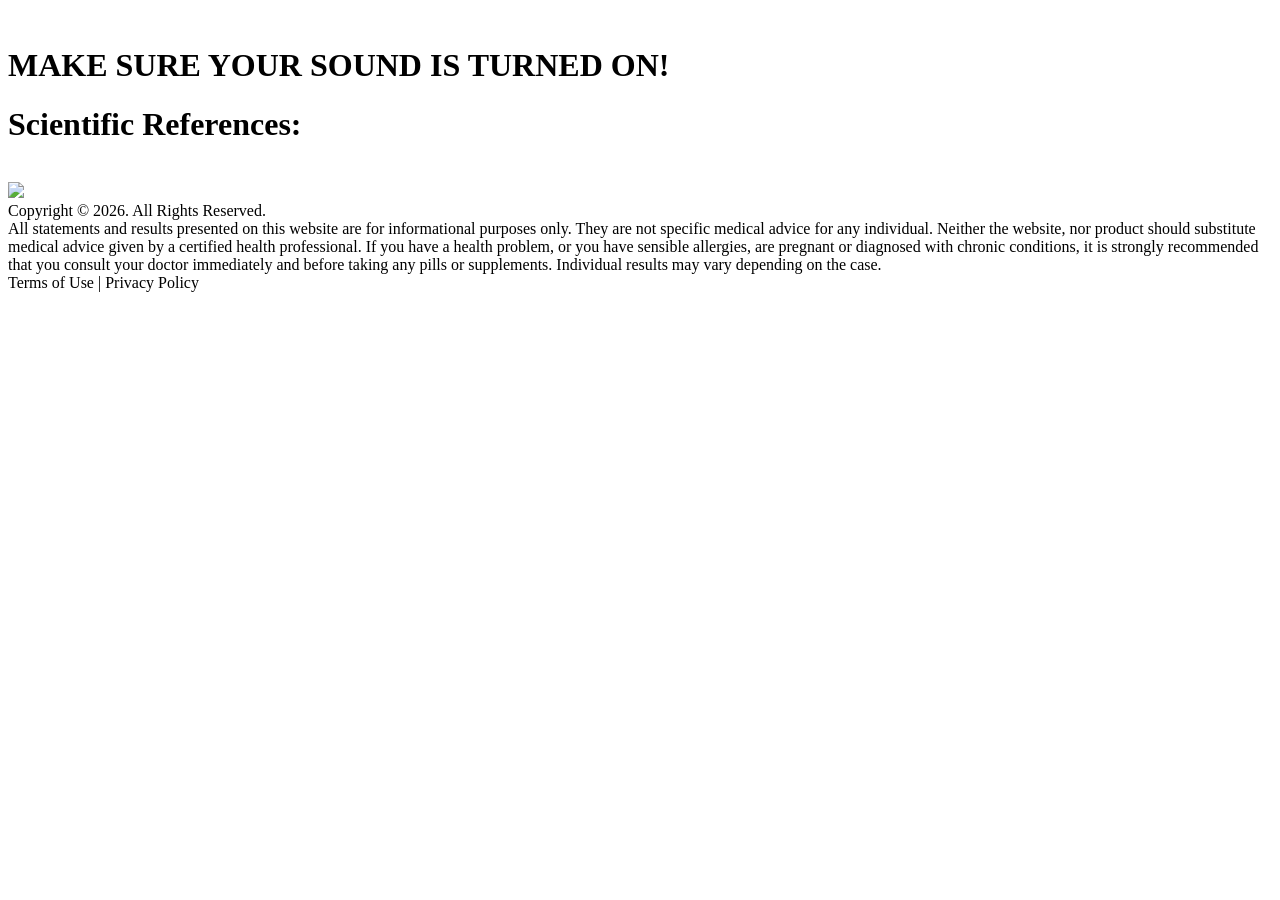
==== white/index.html @ c3dccc46 "Add files via upload" ====
<!DOCTYPE html>
<html data-wf-page="626be9762022d9019ed074d6" data-wf-site="626be9762022d948acd074d4">
<head>
  <meta charset="utf-8">
  <title>Asian bariatric jelly</title>
  <meta content="width=device-width, initial-scale=1" name="viewport">
  <meta content="Webflow" name="generator">
  <link href="css/normalize.css" rel="stylesheet" type="text/css">
  <link href="css/webflow.css" rel="stylesheet" type="text/css">
  <link href="css/pcv-new-vsl.webflow.css?v=1" rel="stylesheet" type="text/css">
  <script src="https://ajax.googleapis.com/ajax/libs/webfont/1.6.26/webfont.js" type="text/javascript"></script>
  <script type="text/javascript">WebFont.load({  google: {    families: ["Exo:100,100italic,200,200italic,300,300italic,400,400italic,500,500italic,600,600italic,700,700italic,800,800italic,900,900italic","Lato:100,100italic,300,300italic,400,400italic,700,700italic,900,900italic"]  }});</script>
  <!-- [if lt IE 9]><script src="https://cdnjs.cloudflare.com/ajax/libs/html5shiv/3.7.3/html5shiv.min.js" type="text/javascript"></script><![endif] -->
  <script type="text/javascript">!function(o,c){var n=c.documentElement,t=" w-mod-";n.className+=t+"js",("ontouchstart"in o||o.DocumentTouch&&c instanceof DocumentTouch)&&(n.className+=t+"touch")}(window,document);</script>

<!-- INICIO - PRELOAD/OTIMIZAÇÃO VTURB V4 -->
<script>!function(i,n){i._plt=i._plt||(n&&n.timeOrigin?n.timeOrigin+n.now():Date.now())}(window,performance);</script>
<link rel="preload" href="https://scripts.converteai.net/fcb32364-a211-41ee-864d-55dbf6fcd6f5/players/69d713ad397625cd1e9ad0a8/v4/player.js" as="script">
<link rel="preload" href="https://scripts.converteai.net/lib/js/smartplayer-wc/v4/smartplayer.js" as="script">
<link rel="preload" href="https://cdn.converteai.net/fcb32364-a211-41ee-864d-55dbf6fcd6f5/69d713890f842f60129acd4d/main.m3u8" as="fetch">
<link rel="dns-prefetch" href="https://cdn.converteai.net">
<link rel="dns-prefetch" href="https://scripts.converteai.net">
<link rel="dns-prefetch" href="https://images.converteai.net">
<link rel="dns-prefetch" href="https://api.vturb.com.br">
<!-- FIM - PRELOAD/OTIMIZAÇÃO VTURB V4 -->
  
  <!-- PIXEL AQUI !-->

  <!-- Meta Pixel Code -->

<!-- End Meta Pixel Code -->

  <!-- PIXEL AQUI !-->
  
</head>
<body>

  <div class="section wf-section">
  <div class="container w-container">
    <div class="w-embed w-script">
      <!-- INICIO - EMBED PLAYER VTURB V4 -->
     <vturb-smartplayer id="vid-69d713ad397625cd1e9ad0a8" style="display: block; margin: 0 auto; width: 100%; max-width: 400px;"></vturb-smartplayer> <script type="text/javascript"> var s=document.createElement("script"); s.src="https://scripts.converteai.net/fcb32364-a211-41ee-864d-55dbf6fcd6f5/players/69d713ad397625cd1e9ad0a8/v4/player.js", s.async=!0,document.head.appendChild(s); </script>
      <!-- FIM - EMBED PLAYER VTURB V4 -->
    </div>
      <div class="div-block"><img src="images/audio.svg" loading="lazy" alt="" class="image">
        <h1 class="legend">MAKE SURE YOUR SOUND IS TURNED ON!</h1>
      </div>
    </div>
  </div>
  <div class="wf-section">
    <div class="container-6 w-container">
      <h1 class="title">Scientific References:</h1>
      <br>
      <div class="div-block-2"><img src="https://i.postimg.cc/nLBv5jkv/Captura-de-Tela-2024-04-22-a-s-20-59-25.png"></div>
    </div>
  </div>
  <div class="footer blue wf-section">
    <div class="container-4 footer">
      <div class="text-block-7">Copyright © 2026. All Rights Reserved.<br></div>
      <div class="text-block-7">All statements and results presented on this website are for informational purposes only. They are not specific medical advice for any individual. Neither the website, nor product should substitute medical advice given by a certified health professional. If you have a health problem, or you have sensible allergies, are pregnant or diagnosed with chronic conditions, it is strongly recommended that you consult your doctor immediately and before taking any pills or supplements. Individual results may vary depending on the case.<br></div>
      <div class="text-block-7">Terms of Use | Privacy Policy</div>
    </div>
  </div>
  <script src="https://d3e54v103j8qbb.cloudfront.net/js/jquery-3.5.1.min.dc5e7f18c8.js?site=626be9762022d948acd074d4" type="text/javascript" integrity="sha256-9/aliU8dGd2tb6OSsuzixeV4y/faTqgFtohetphbbj0=" crossorigin="anonymous"></script>
  <script src="js/webflow.js" type="text/javascript"></script>
  <script src="npm/popper_js_1.16.0/dist/umd/popper.min.js"></script>
  <script src="bootstrap/4.4.1/js/bootstrap.min.js"></script>
  <script src="ajax/libs/smoothscroll/1.4.4/SmoothScroll.min.js"></script>
  <!-- [if lte IE 9]><script src="https://cdnjs.cloudflare.com/ajax/libs/placeholders/3.0.2/placeholders.min.js"></script><![endif] -->
</body>
</html>
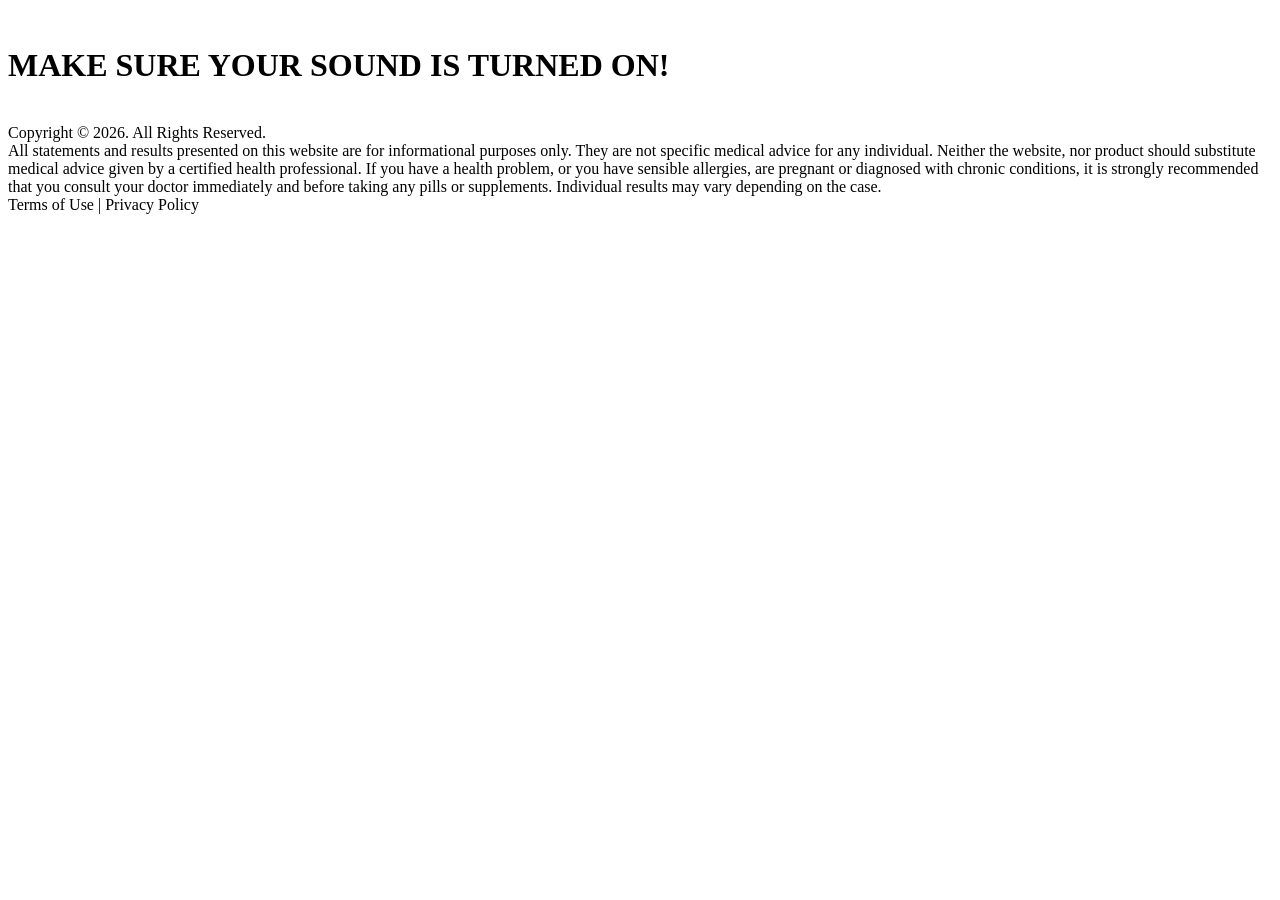
==== commit 3e2fecc7: "Create index.html" ====
--- a/white/index.html
+++ b/white/index.html
@@ -2,7 +2,7 @@
 <html data-wf-page="626be9762022d9019ed074d6" data-wf-site="626be9762022d948acd074d4">
 <head>
   <meta charset="utf-8">
-  <title>Asian bariatric jelly</title>
+  <title>Health</title>
   <meta content="width=device-width, initial-scale=1" name="viewport">
   <meta content="Webflow" name="generator">
   <link href="css/normalize.css" rel="stylesheet" type="text/css">
@@ -15,13 +15,13 @@
 
 <!-- INICIO - PRELOAD/OTIMIZAÇÃO VTURB V4 -->
 <script>!function(i,n){i._plt=i._plt||(n&&n.timeOrigin?n.timeOrigin+n.now():Date.now())}(window,performance);</script>
-<link rel="preload" href="https://scripts.converteai.net/fcb32364-a211-41ee-864d-55dbf6fcd6f5/players/69d713ad397625cd1e9ad0a8/v4/player.js" as="script">
+<link rel="preload" href="https://scripts.converteai.net/fcb32364-a211-41ee-864d-55dbf6fcd6f5/players/69f8e450be21ee385339ea59/v4/player.js" as="script">
 <link rel="preload" href="https://scripts.converteai.net/lib/js/smartplayer-wc/v4/smartplayer.js" as="script">
-<link rel="preload" href="https://cdn.converteai.net/fcb32364-a211-41ee-864d-55dbf6fcd6f5/69d713890f842f60129acd4d/main.m3u8" as="fetch">
+<link rel="preload" href="https://cdn.converteai.net/fcb32364-a211-41ee-864d-55dbf6fcd6f5/69f8e40b8d96fe911ffb8714/main.m3u8" as="fetch">
 <link rel="dns-prefetch" href="https://cdn.converteai.net">
 <link rel="dns-prefetch" href="https://scripts.converteai.net">
 <link rel="dns-prefetch" href="https://images.converteai.net">
-<link rel="dns-prefetch" href="https://api.vturb.com.br">
+<link rel="dns-prefetch" href="https://license.vturb.com">
 <!-- FIM - PRELOAD/OTIMIZAÇÃO VTURB V4 -->
   
   <!-- PIXEL AQUI !-->
@@ -39,7 +39,7 @@
   <div class="container w-container">
     <div class="w-embed w-script">
       <!-- INICIO - EMBED PLAYER VTURB V4 -->
-     <vturb-smartplayer id="vid-69d713ad397625cd1e9ad0a8" style="display: block; margin: 0 auto; width: 100%; max-width: 400px;"></vturb-smartplayer> <script type="text/javascript"> var s=document.createElement("script"); s.src="https://scripts.converteai.net/fcb32364-a211-41ee-864d-55dbf6fcd6f5/players/69d713ad397625cd1e9ad0a8/v4/player.js", s.async=!0,document.head.appendChild(s); </script>
+     <vturb-smartplayer id="vid-69f8e450be21ee385339ea59" style="display: block; margin: 0 auto; width: 100%; max-width: 400px;"></vturb-smartplayer> <script type="text/javascript"> var s=document.createElement("script"); s.src="https://scripts.converteai.net/fcb32364-a211-41ee-864d-55dbf6fcd6f5/players/69f8e450be21ee385339ea59/v4/player.js", s.async=!0,document.head.appendChild(s); </script>
       <!-- FIM - EMBED PLAYER VTURB V4 -->
     </div>
       <div class="div-block"><img src="images/audio.svg" loading="lazy" alt="" class="image">
@@ -49,9 +49,9 @@
   </div>
   <div class="wf-section">
     <div class="container-6 w-container">
-      <h1 class="title">Scientific References:</h1>
+      
       <br>
-      <div class="div-block-2"><img src="https://i.postimg.cc/nLBv5jkv/Captura-de-Tela-2024-04-22-a-s-20-59-25.png"></div>
+     
     </div>
   </div>
   <div class="footer blue wf-section">
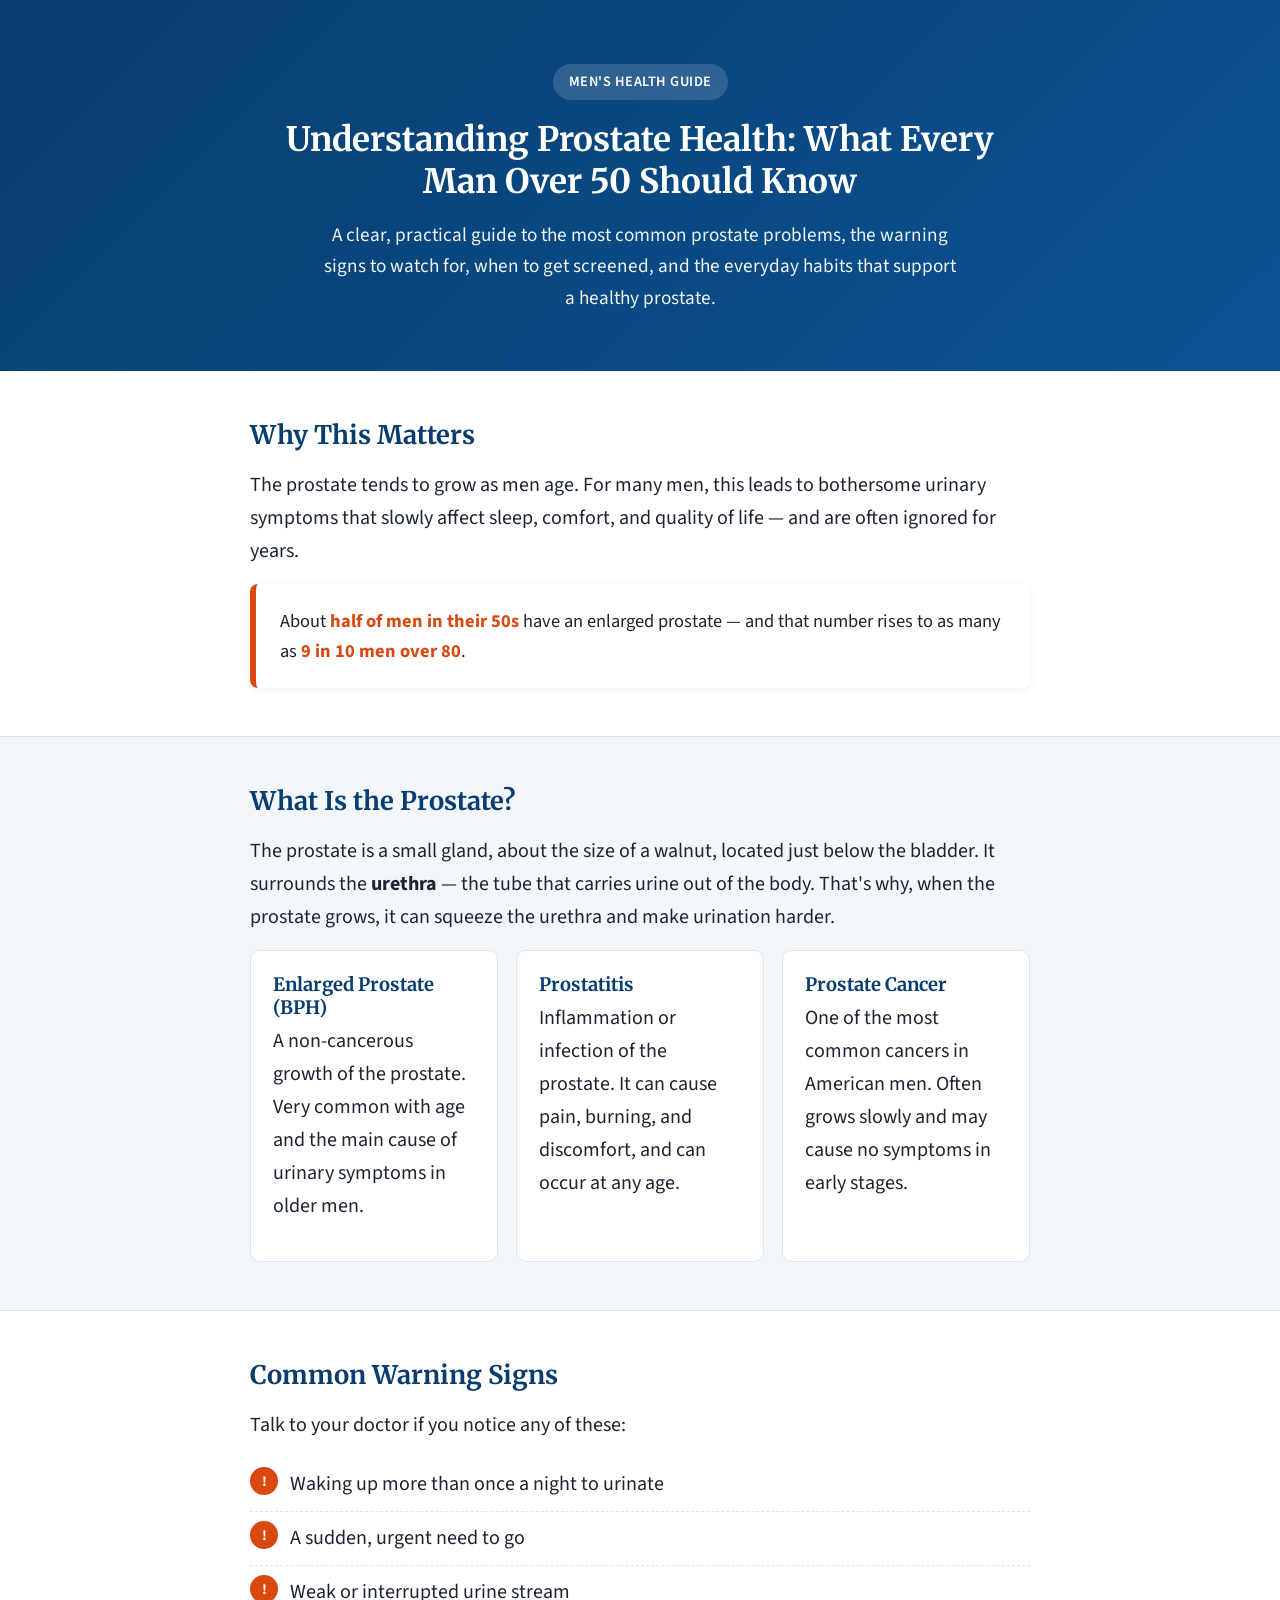
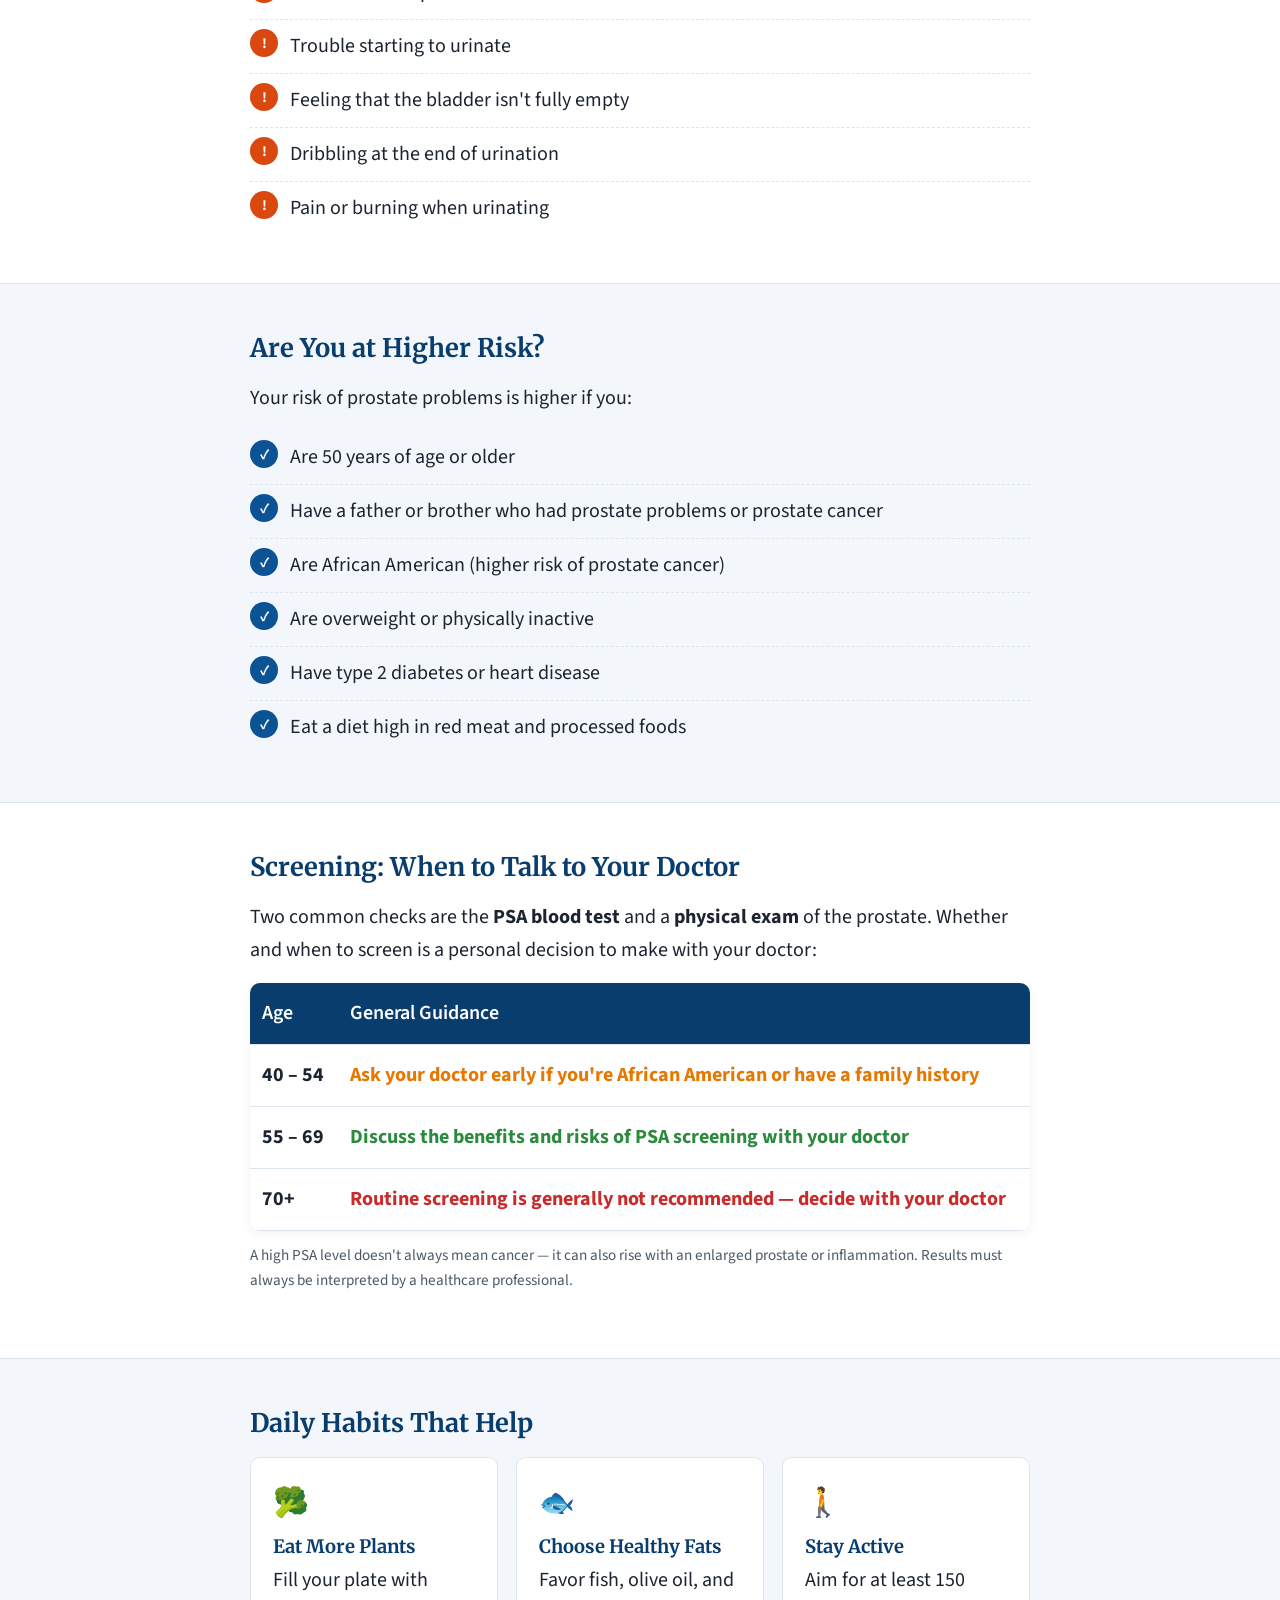
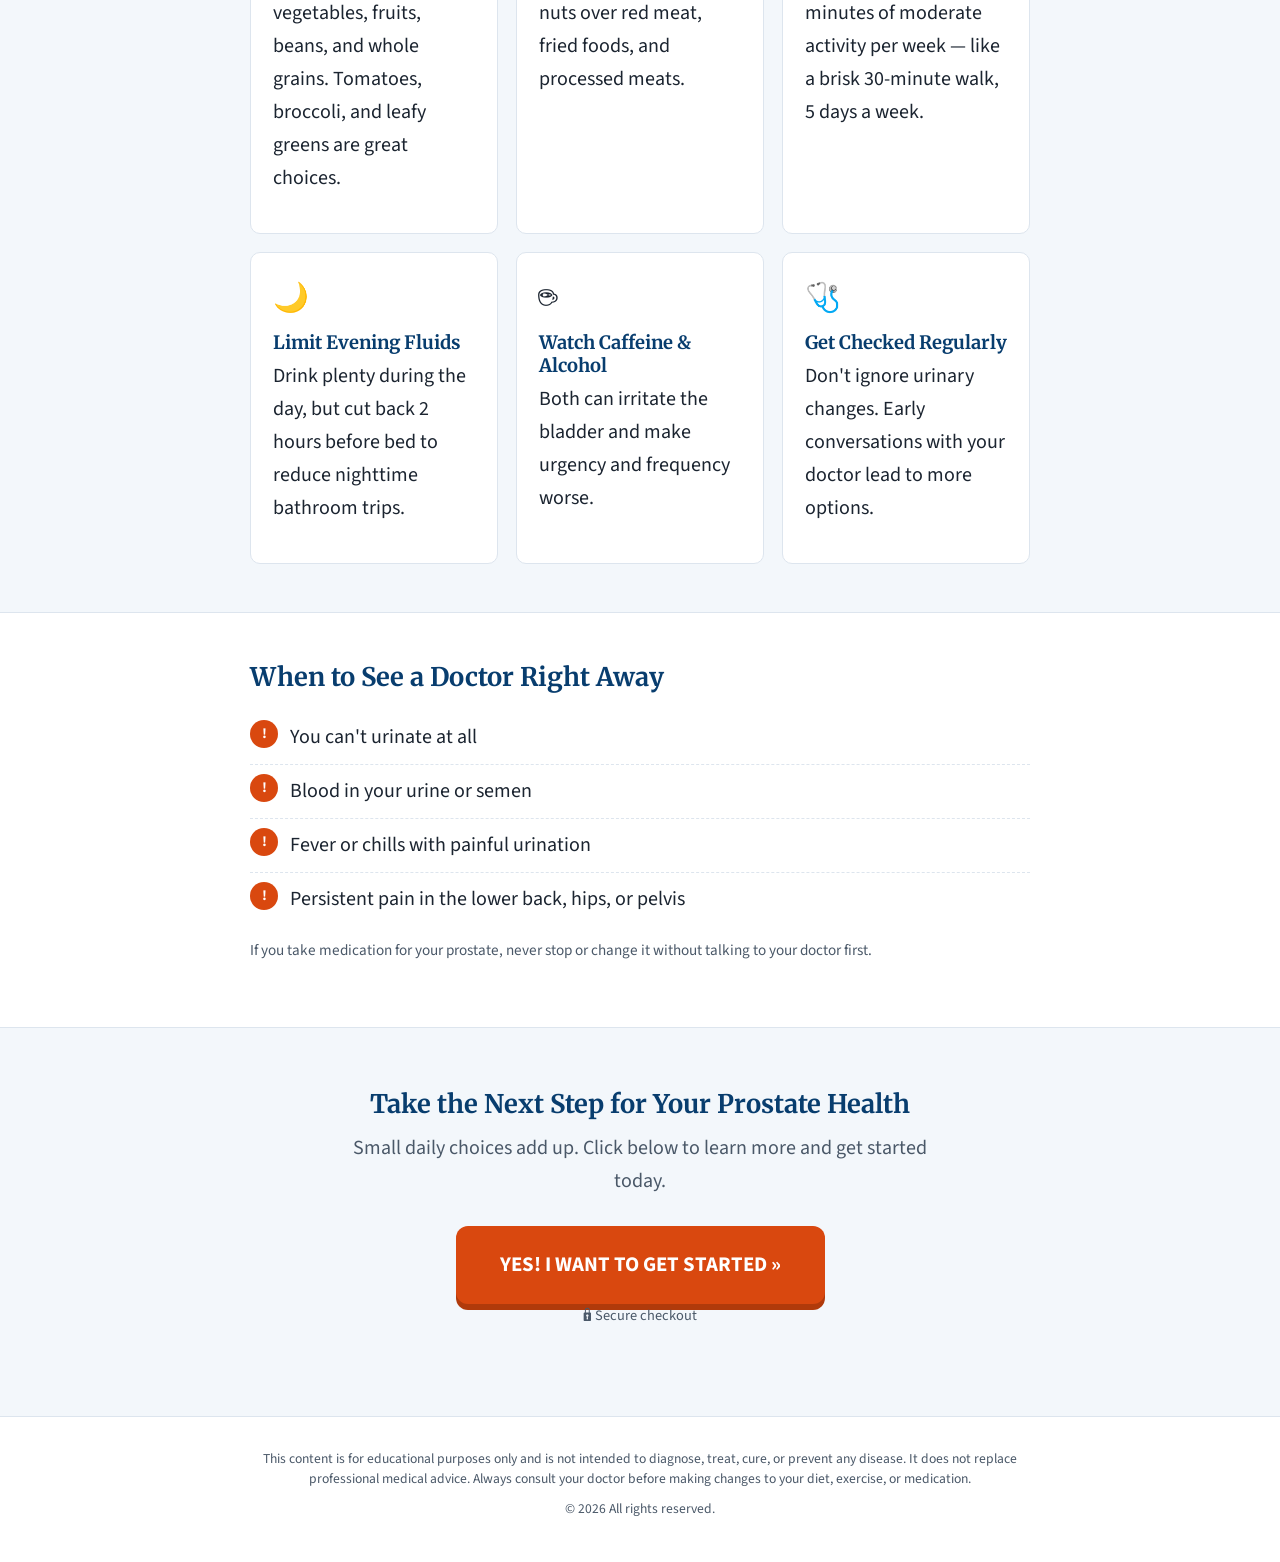
==== commit ffcd74eb: "Update index.html" ====
--- a/white/index.html
+++ b/white/index.html
@@ -1,71 +1,202 @@
 <!DOCTYPE html>
-<html data-wf-page="626be9762022d9019ed074d6" data-wf-site="626be9762022d948acd074d4">
+<html lang="en">
 <head>
-  <meta charset="utf-8">
-  <title>Health</title>
-  <meta content="width=device-width, initial-scale=1" name="viewport">
-  <meta content="Webflow" name="generator">
-  <link href="css/normalize.css" rel="stylesheet" type="text/css">
-  <link href="css/webflow.css" rel="stylesheet" type="text/css">
-  <link href="css/pcv-new-vsl.webflow.css?v=1" rel="stylesheet" type="text/css">
-  <script src="https://ajax.googleapis.com/ajax/libs/webfont/1.6.26/webfont.js" type="text/javascript"></script>
-  <script type="text/javascript">WebFont.load({  google: {    families: ["Exo:100,100italic,200,200italic,300,300italic,400,400italic,500,500italic,600,600italic,700,700italic,800,800italic,900,900italic","Lato:100,100italic,300,300italic,400,400italic,700,700italic,900,900italic"]  }});</script>
-  <!-- [if lt IE 9]><script src="https://cdnjs.cloudflare.com/ajax/libs/html5shiv/3.7.3/html5shiv.min.js" type="text/javascript"></script><![endif] -->
-  <script type="text/javascript">!function(o,c){var n=c.documentElement,t=" w-mod-";n.className+=t+"js",("ontouchstart"in o||o.DocumentTouch&&c instanceof DocumentTouch)&&(n.className+=t+"touch")}(window,document);</script>
-
-<!-- INICIO - PRELOAD/OTIMIZAÇÃO VTURB V4 -->
-<script>!function(i,n){i._plt=i._plt||(n&&n.timeOrigin?n.timeOrigin+n.now():Date.now())}(window,performance);</script>
-<link rel="preload" href="https://scripts.converteai.net/fcb32364-a211-41ee-864d-55dbf6fcd6f5/players/69f8e450be21ee385339ea59/v4/player.js" as="script">
-<link rel="preload" href="https://scripts.converteai.net/lib/js/smartplayer-wc/v4/smartplayer.js" as="script">
-<link rel="preload" href="https://cdn.converteai.net/fcb32364-a211-41ee-864d-55dbf6fcd6f5/69f8e40b8d96fe911ffb8714/main.m3u8" as="fetch">
-<link rel="dns-prefetch" href="https://cdn.converteai.net">
-<link rel="dns-prefetch" href="https://scripts.converteai.net">
-<link rel="dns-prefetch" href="https://images.converteai.net">
-<link rel="dns-prefetch" href="https://license.vturb.com">
-<!-- FIM - PRELOAD/OTIMIZAÇÃO VTURB V4 -->
-  
-  <!-- PIXEL AQUI !-->
-
-  <!-- Meta Pixel Code -->
-
-<!-- End Meta Pixel Code -->
-
-  <!-- PIXEL AQUI !-->
-  
+<meta charset="UTF-8">
+<meta name="viewport" content="width=device-width, initial-scale=1.0">
+<title>Understanding Prostate Health: A Practical Guide for American Men</title>
+<meta name="description" content="Clear, practical guidance on prostate health: common conditions, warning signs, risk factors, screening, and daily habits that help.">
+<link href="https://fonts.googleapis.com/css2?family=Merriweather:wght@700;900&family=Source+Sans+3:wght@400;600;700&display=swap" rel="stylesheet">
+<style>
+  :root{
+    --bg:#ffffff; --soft:#f3f7fb; --ink:#1b2430; --muted:#4a5868;
+    --brand:#0b5394; --brand-dark:#083d6e; --accent:#d9480f; --accent-dark:#b03a0b;
+    --ok:#2b8a3e; --warn:#e67700; --danger:#c92a2a; --line:#dde5ee;
+  }
+  *{box-sizing:border-box;margin:0;padding:0}
+  body{background:var(--bg);color:var(--ink);font-family:'Source Sans 3',Arial,sans-serif;font-size:20px;line-height:1.65}
+  h1,h2,h3{font-family:'Merriweather',Georgia,serif;line-height:1.25;color:var(--brand-dark)}
+  h1{font-size:2.1rem;color:#fff}
+  h2{font-size:1.6rem;margin-bottom:18px}
+  h3{font-size:1.15rem;margin-bottom:6px}
+  p{margin-bottom:16px}
+  .wrap{max-width:820px;margin:0 auto;padding:0 20px}
+  section{padding:48px 0;border-bottom:1px solid var(--line)}
+  section.alt{background:var(--soft)}
+
+  /* Hero */
+  .hero{background:linear-gradient(135deg,var(--brand-dark),var(--brand));color:#fff;padding:64px 0 56px;text-align:center}
+  .hero .tag{display:inline-block;background:rgba(255,255,255,.15);padding:6px 16px;border-radius:30px;font-weight:600;font-size:.9rem;letter-spacing:.5px;margin-bottom:18px;text-transform:uppercase}
+  .hero p.lead{font-size:1.2rem;margin:18px auto 0;max-width:640px;opacity:.95}
+
+  .stat{background:#fff;border-left:6px solid var(--accent);padding:22px 24px;border-radius:8px;box-shadow:0 2px 10px rgba(0,0,0,.06);font-size:1.15rem;margin-top:8px}
+  .stat strong{color:var(--accent)}
+
+  /* Lists */
+  ul.check{list-style:none}
+  ul.check li{padding:10px 0 10px 40px;position:relative;border-bottom:1px dashed var(--line)}
+  ul.check li:last-child{border-bottom:none}
+  ul.check li::before{content:"✓";position:absolute;left:0;top:9px;width:28px;height:28px;border-radius:50%;background:var(--brand);color:#fff;font-weight:700;display:flex;align-items:center;justify-content:center;font-size:.9rem}
+  ul.alert li::before{content:"!";background:var(--accent)}
+
+  .grid{display:grid;grid-template-columns:repeat(auto-fit,minmax(230px,1fr));gap:18px}
+  .card{background:#fff;border:1px solid var(--line);border-radius:10px;padding:22px}
+  .card .icon{font-size:1.8rem;margin-bottom:8px}
+
+  /* Table */
+  table{width:100%;border-collapse:collapse;background:#fff;border-radius:10px;overflow:hidden;box-shadow:0 2px 10px rgba(0,0,0,.06)}
+  th,td{padding:14px 12px;text-align:left;border-bottom:1px solid var(--line)}
+  th{background:var(--brand-dark);color:#fff;font-weight:600}
+  td.ok{color:var(--ok);font-weight:700}
+  td.warn{color:var(--warn);font-weight:700}
+  td.danger{color:var(--danger);font-weight:700}
+  .note{font-size:.95rem;color:var(--muted);margin-top:12px}
+
+  /* CTA */
+  .cta{text-align:center;padding:60px 0;background:var(--soft)}
+  .cta h2{margin-bottom:12px}
+  .cta p{color:var(--muted);max-width:600px;margin:0 auto 28px}
+  .btn{display:inline-block;background:var(--accent);color:#fff;text-decoration:none;font-weight:700;font-size:1.3rem;padding:22px 44px;border-radius:12px;box-shadow:0 6px 0 var(--accent-dark);transition:transform .1s,box-shadow .1s;max-width:100%}
+  .btn:hover{transform:translateY(2px);box-shadow:0 4px 0 var(--accent-dark)}
+  .btn:active{transform:translateY(6px);box-shadow:0 0 0 var(--accent-dark)}
+  .secure{font-size:.9rem;color:var(--muted);margin-top:16px}
+
+  footer{padding:32px 0;font-size:.85rem;color:var(--muted);text-align:center;line-height:1.5}
+  footer p{margin-bottom:10px}
+
+  @media (max-width:600px){
+    body{font-size:18px}
+    h1{font-size:1.65rem}
+    h2{font-size:1.35rem}
+    .btn{font-size:1.1rem;padding:18px 26px;display:block}
+    th,td{padding:10px 8px;font-size:.9rem}
+  }
+</style>
 </head>
 <body>
 
-  <div class="section wf-section">
-  <div class="container w-container">
-    <div class="w-embed w-script">
-      <!-- INICIO - EMBED PLAYER VTURB V4 -->
-     <vturb-smartplayer id="vid-69f8e450be21ee385339ea59" style="display: block; margin: 0 auto; width: 100%; max-width: 400px;"></vturb-smartplayer> <script type="text/javascript"> var s=document.createElement("script"); s.src="https://scripts.converteai.net/fcb32364-a211-41ee-864d-55dbf6fcd6f5/players/69f8e450be21ee385339ea59/v4/player.js", s.async=!0,document.head.appendChild(s); </script>
-      <!-- FIM - EMBED PLAYER VTURB V4 -->
+<header class="hero">
+  <div class="wrap">
+    <span class="tag">Men's Health Guide</span>
+    <h1>Understanding Prostate Health: What Every Man Over 50 Should Know</h1>
+    <p class="lead">A clear, practical guide to the most common prostate problems, the warning signs to watch for, when to get screened, and the everyday habits that support a healthy prostate.</p>
+  </div>
+</header>
+
+<section>
+  <div class="wrap">
+    <h2>Why This Matters</h2>
+    <p>The prostate tends to grow as men age. For many men, this leads to bothersome urinary symptoms that slowly affect sleep, comfort, and quality of life — and are often ignored for years.</p>
+    <div class="stat">About <strong>half of men in their 50s</strong> have an enlarged prostate — and that number rises to as many as <strong>9 in 10 men over 80</strong>.</div>
+  </div>
+</section>
+
+<section class="alt">
+  <div class="wrap">
+    <h2>What Is the Prostate?</h2>
+    <p>The prostate is a small gland, about the size of a walnut, located just below the bladder. It surrounds the <strong>urethra</strong> — the tube that carries urine out of the body. That's why, when the prostate grows, it can squeeze the urethra and make urination harder.</p>
+    <div class="grid">
+      <div class="card"><h3>Enlarged Prostate (BPH)</h3><p>A non-cancerous growth of the prostate. Very common with age and the main cause of urinary symptoms in older men.</p></div>
+      <div class="card"><h3>Prostatitis</h3><p>Inflammation or infection of the prostate. It can cause pain, burning, and discomfort, and can occur at any age.</p></div>
+      <div class="card"><h3>Prostate Cancer</h3><p>One of the most common cancers in American men. Often grows slowly and may cause no symptoms in early stages.</p></div>
     </div>
-      <div class="div-block"><img src="images/audio.svg" loading="lazy" alt="" class="image">
-        <h1 class="legend">MAKE SURE YOUR SOUND IS TURNED ON!</h1>
-      </div>
+  </div>
+</section>
+
+<section>
+  <div class="wrap">
+    <h2>Common Warning Signs</h2>
+    <p>Talk to your doctor if you notice any of these:</p>
+    <ul class="check alert">
+      <li>Waking up more than once a night to urinate</li>
+      <li>A sudden, urgent need to go</li>
+      <li>Weak or interrupted urine stream</li>
+      <li>Trouble starting to urinate</li>
+      <li>Feeling that the bladder isn't fully empty</li>
+      <li>Dribbling at the end of urination</li>
+      <li>Pain or burning when urinating</li>
+    </ul>
+  </div>
+</section>
+
+<section class="alt">
+  <div class="wrap">
+    <h2>Are You at Higher Risk?</h2>
+    <p>Your risk of prostate problems is higher if you:</p>
+    <ul class="check">
+      <li>Are 50 years of age or older</li>
+      <li>Have a father or brother who had prostate problems or prostate cancer</li>
+      <li>Are African American (higher risk of prostate cancer)</li>
+      <li>Are overweight or physically inactive</li>
+      <li>Have type 2 diabetes or heart disease</li>
+      <li>Eat a diet high in red meat and processed foods</li>
+    </ul>
+  </div>
+</section>
+
+<section>
+  <div class="wrap">
+    <h2>Screening: When to Talk to Your Doctor</h2>
+    <p>Two common checks are the <strong>PSA blood test</strong> and a <strong>physical exam</strong> of the prostate. Whether and when to screen is a personal decision to make with your doctor:</p>
+    <table>
+      <thead>
+        <tr><th>Age</th><th>General Guidance</th></tr>
+      </thead>
+      <tbody>
+        <tr><td><strong>40 – 54</strong></td><td class="warn">Ask your doctor early if you're African American or have a family history</td></tr>
+        <tr><td><strong>55 – 69</strong></td><td class="ok">Discuss the benefits and risks of PSA screening with your doctor</td></tr>
+        <tr><td><strong>70+</strong></td><td class="danger">Routine screening is generally not recommended — decide with your doctor</td></tr>
+      </tbody>
+    </table>
+    <p class="note">A high PSA level doesn't always mean cancer — it can also rise with an enlarged prostate or inflammation. Results must always be interpreted by a healthcare professional.</p>
+  </div>
+</section>
+
+<section class="alt">
+  <div class="wrap">
+    <h2>Daily Habits That Help</h2>
+    <div class="grid">
+      <div class="card"><div class="icon">🥦</div><h3>Eat More Plants</h3><p>Fill your plate with vegetables, fruits, beans, and whole grains. Tomatoes, broccoli, and leafy greens are great choices.</p></div>
+      <div class="card"><div class="icon">🐟</div><h3>Choose Healthy Fats</h3><p>Favor fish, olive oil, and nuts over red meat, fried foods, and processed meats.</p></div>
+      <div class="card"><div class="icon">🚶</div><h3>Stay Active</h3><p>Aim for at least 150 minutes of moderate activity per week — like a brisk 30-minute walk, 5 days a week.</p></div>
+      <div class="card"><div class="icon">🌙</div><h3>Limit Evening Fluids</h3><p>Drink plenty during the day, but cut back 2 hours before bed to reduce nighttime bathroom trips.</p></div>
+      <div class="card"><div class="icon">☕</div><h3>Watch Caffeine & Alcohol</h3><p>Both can irritate the bladder and make urgency and frequency worse.</p></div>
+      <div class="card"><div class="icon">🩺</div><h3>Get Checked Regularly</h3><p>Don't ignore urinary changes. Early conversations with your doctor lead to more options.</p></div>
     </div>
   </div>
-  <div class="wf-section">
-    <div class="container-6 w-container">
-      
-      <br>
-     
-    </div>
-  </div>
-  <div class="footer blue wf-section">
-    <div class="container-4 footer">
-      <div class="text-block-7">Copyright © 2026. All Rights Reserved.<br></div>
-      <div class="text-block-7">All statements and results presented on this website are for informational purposes only. They are not specific medical advice for any individual. Neither the website, nor product should substitute medical advice given by a certified health professional. If you have a health problem, or you have sensible allergies, are pregnant or diagnosed with chronic conditions, it is strongly recommended that you consult your doctor immediately and before taking any pills or supplements. Individual results may vary depending on the case.<br></div>
-      <div class="text-block-7">Terms of Use | Privacy Policy</div>
-    </div>
-  </div>
-  <script src="https://d3e54v103j8qbb.cloudfront.net/js/jquery-3.5.1.min.dc5e7f18c8.js?site=626be9762022d948acd074d4" type="text/javascript" integrity="sha256-9/aliU8dGd2tb6OSsuzixeV4y/faTqgFtohetphbbj0=" crossorigin="anonymous"></script>
-  <script src="js/webflow.js" type="text/javascript"></script>
-  <script src="npm/popper_js_1.16.0/dist/umd/popper.min.js"></script>
-  <script src="bootstrap/4.4.1/js/bootstrap.min.js"></script>
-  <script src="ajax/libs/smoothscroll/1.4.4/SmoothScroll.min.js"></script>
-  <!-- [if lte IE 9]><script src="https://cdnjs.cloudflare.com/ajax/libs/placeholders/3.0.2/placeholders.min.js"></script><![endif] -->
+</section>
+
+<section>
+  <div class="wrap">
+    <h2>When to See a Doctor Right Away</h2>
+    <ul class="check alert">
+      <li>You can't urinate at all</li>
+      <li>Blood in your urine or semen</li>
+      <li>Fever or chills with painful urination</li>
+      <li>Persistent pain in the lower back, hips, or pelvis</li>
+    </ul>
+    <p class="note">If you take medication for your prostate, never stop or change it without talking to your doctor first.</p>
+  </div>
+</section>
+
+<section class="cta">
+  <div class="wrap">
+    <h2>Take the Next Step for Your Prostate Health</h2>
+    <p>Small daily choices add up. Click below to learn more and get started today.</p>
+
+    <!-- ===== COLE O LINK DO SEU CHECKOUT NO href ABAIXO ===== -->
+    <a class="btn" href="https://www.menbalancepro.com/?aff_id=119995" rel="noopener">YES! I WANT TO GET STARTED »</a>
+    <!-- ======================================================== -->
+
+    <p class="secure">🔒 Secure checkout</p>
+  </div>
+</section>
+
+<footer>
+  <div class="wrap">
+    <p>This content is for educational purposes only and is not intended to diagnose, treat, cure, or prevent any disease. It does not replace professional medical advice. Always consult your doctor before making changes to your diet, exercise, or medication.</p>
+    <p>© 2026 All rights reserved.</p>
+  </div>
+</footer>
+
 </body>
 </html>
